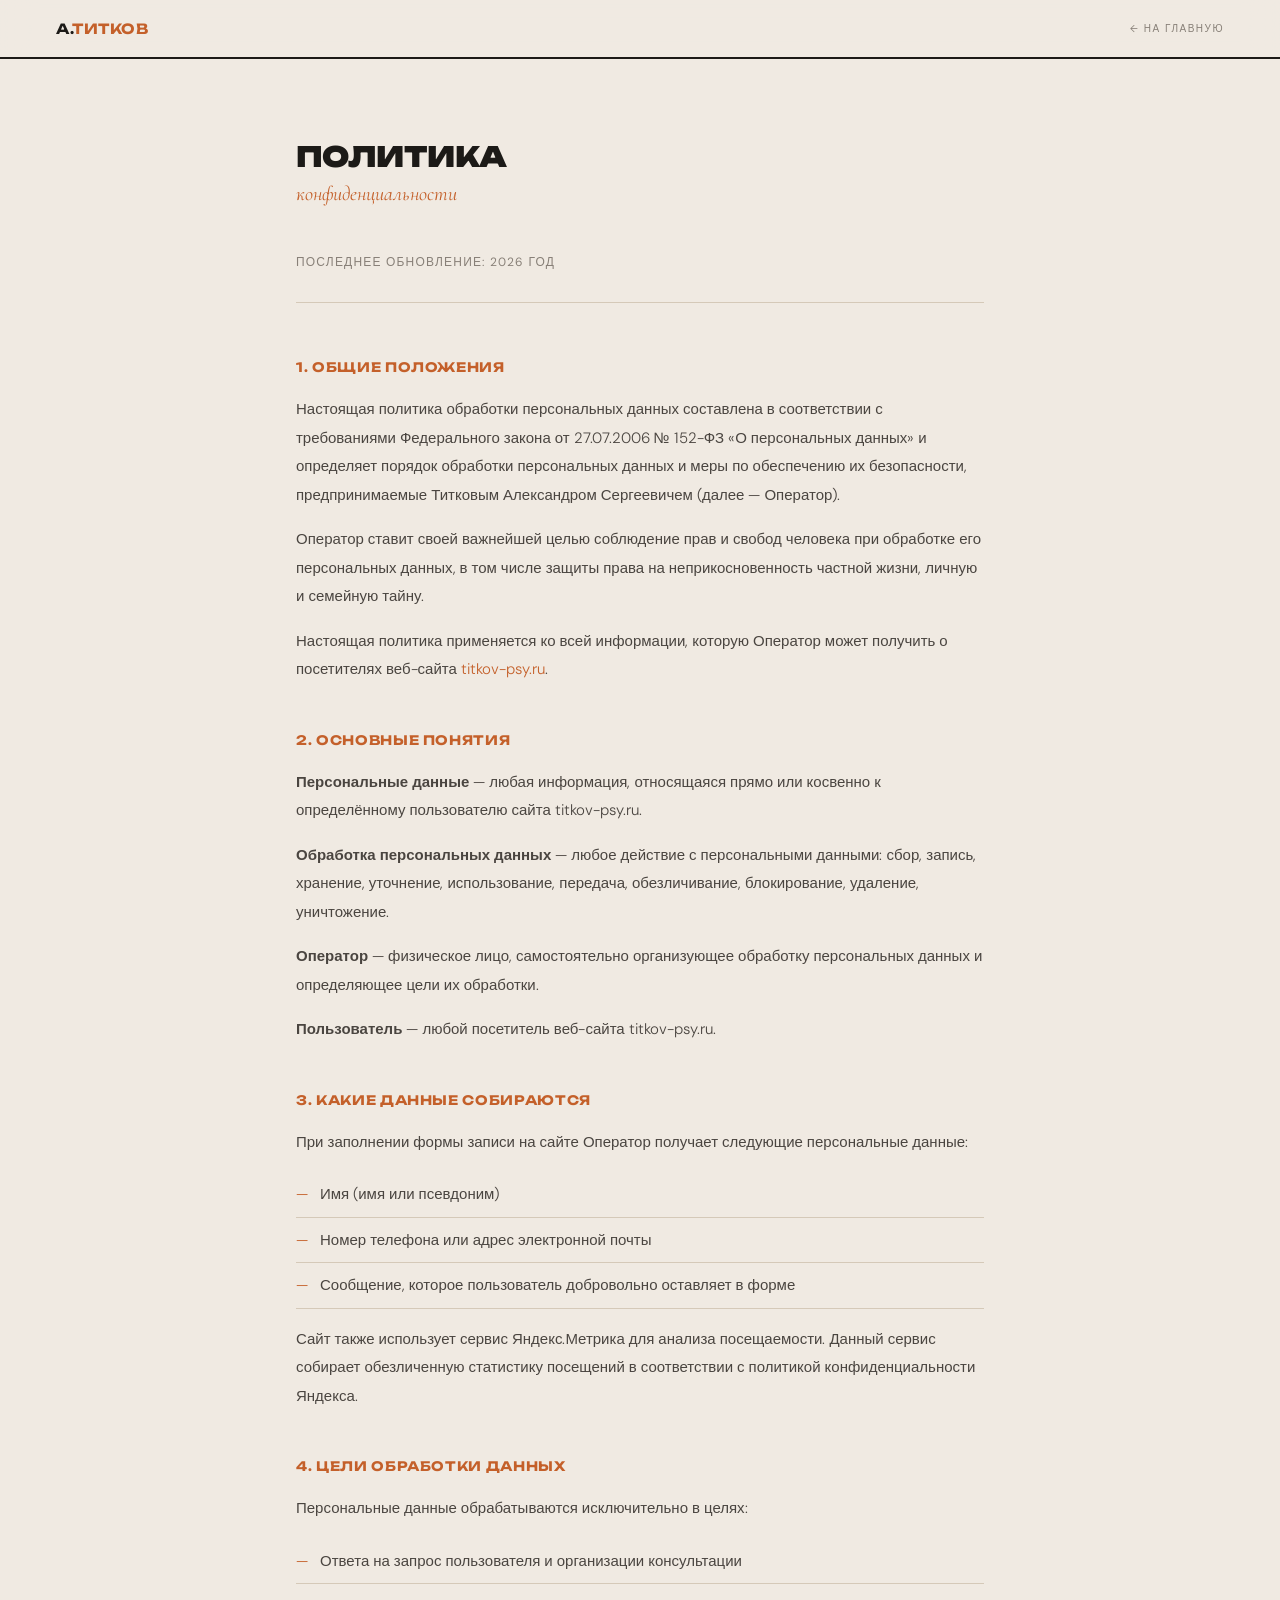
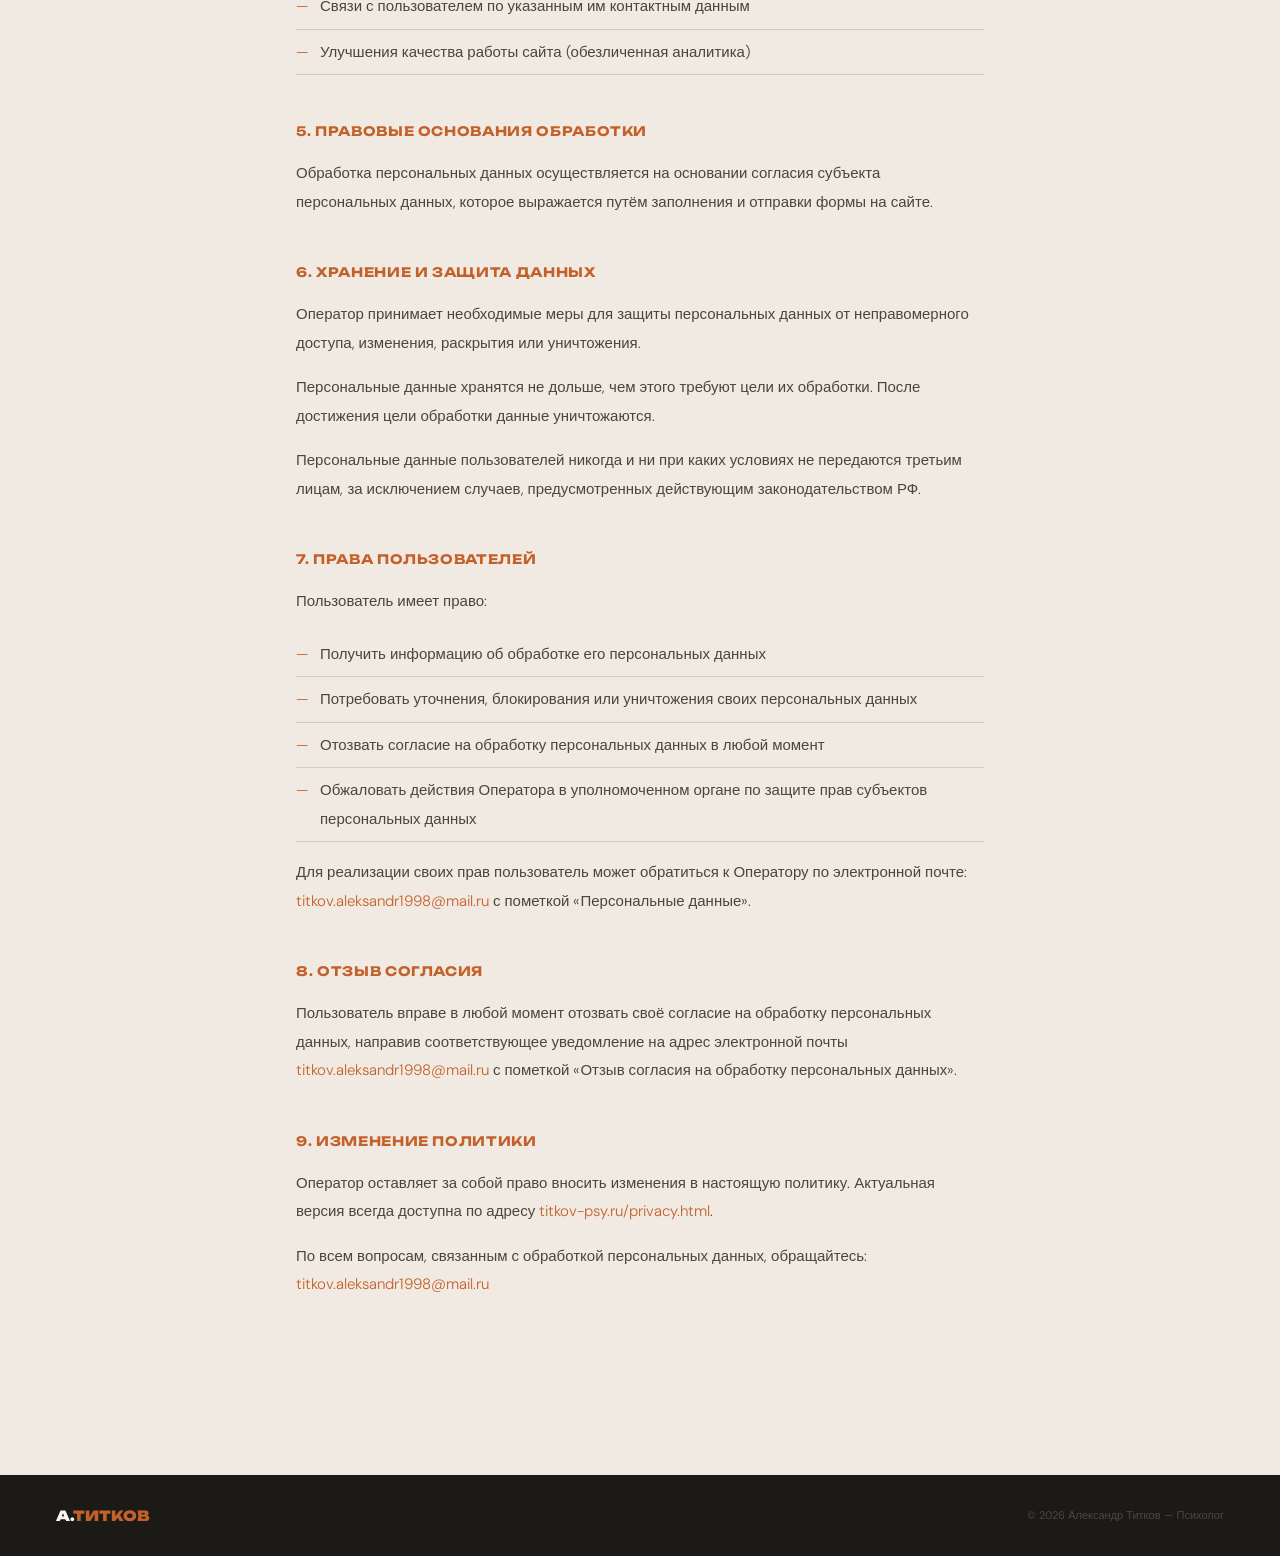
==== privacy.html @ 322c15be "Add files via upload" ====
<!DOCTYPE html>
<html lang="ru">
<head>
<meta charset="UTF-8">
<meta name="viewport" content="width=device-width, initial-scale=1.0">
<title>Политика конфиденциальности — А. Титков</title>
<link rel="icon" type="image/svg+xml" href="data:image/svg+xml,<svg xmlns='http://www.w3.org/2000/svg' viewBox='0 0 100 100'><rect width='100' height='100' fill='%23F0EAE2'/><text x='50' y='82' font-family='serif' font-size='90' font-weight='900' fill='%23C4602A' text-anchor='middle'>Т</text></svg>">
<link href="https://fonts.googleapis.com/css2?family=Unbounded:wght@300;400;600;700;900&family=Cormorant+Garamond:ital,wght@0,300;0,400;1,300;1,400;1,600&family=DM+Sans:wght@300;400;500&display=swap" rel="stylesheet">
<style>
*, *::before, *::after { box-sizing: border-box; margin: 0; padding: 0; }
:root {
  --bg: #F0EAE2; --terra: #C4602A; --ink: #1C1A17;
  --ink-mid: #4A4540; --ink-soft: #888078; --sand: #E8DFD3; --sand-dark: #D5C9B8; --white: #FAF7F3;
}
html { scroll-behavior: smooth; }
body { font-family: 'DM Sans', sans-serif; background: var(--bg); color: var(--ink); }

nav {
  position: sticky; top: 0; z-index: 100;
  display: flex; justify-content: space-between; align-items: center;
  padding: 20px 56px;
  background: rgba(240, 234, 226, 0.94);
  backdrop-filter: blur(16px);
  border-bottom: 2px solid var(--ink);
}
.nav-logo {
  font-family: 'Unbounded', sans-serif; font-size: 14px; font-weight: 700;
  letter-spacing: 0.04em; text-transform: uppercase; color: var(--ink); text-decoration: none;
}
.nav-logo span { color: var(--terra); }
.nav-back {
  font-size: 10px; font-weight: 400; letter-spacing: 0.15em; text-transform: uppercase;
  color: var(--ink-soft); text-decoration: none; transition: color 0.3s;
}
.nav-back:hover { color: var(--terra); }

.container {
  max-width: 800px; margin: 0 auto; padding: 80px 56px;
}

.page-title {
  font-family: 'Unbounded', sans-serif; font-size: 28px; font-weight: 900;
  text-transform: uppercase; letter-spacing: -0.02em; color: var(--ink);
  margin-bottom: 8px;
}
.page-subtitle {
  font-family: 'Cormorant Garamond', serif; font-size: 20px; font-style: italic;
  color: var(--terra); margin-bottom: 48px;
}
.updated {
  font-size: 12px; letter-spacing: 0.1em; text-transform: uppercase;
  color: var(--ink-soft); margin-bottom: 56px;
  padding-bottom: 32px; border-bottom: 1px solid var(--sand-dark);
}

h2 {
  font-family: 'Unbounded', sans-serif; font-size: 13px; font-weight: 700;
  text-transform: uppercase; letter-spacing: 0.05em; color: var(--terra);
  margin-top: 48px; margin-bottom: 20px;
}
p {
  font-size: 15px; font-weight: 300; line-height: 1.9; color: var(--ink-mid);
  margin-bottom: 16px;
}
ul {
  margin: 0 0 16px 0; padding-left: 0; list-style: none;
}
ul li {
  font-size: 15px; font-weight: 300; line-height: 1.9; color: var(--ink-mid);
  padding: 8px 0 8px 24px; border-bottom: 1px solid var(--sand-dark);
  position: relative;
}
ul li::before {
  content: '—'; position: absolute; left: 0; color: var(--terra);
}
a { color: var(--terra); text-decoration: none; }
a:hover { text-decoration: underline; }

footer {
  background: var(--ink); padding: 32px 56px;
  display: flex; justify-content: space-between; align-items: center;
  margin-top: 80px;
}
.footer-copy { font-size: 11px; color: rgba(255,255,255,0.2); }
.footer-logo {
  font-family: 'Unbounded', sans-serif; font-size: 14px; font-weight: 900;
  text-transform: uppercase; color: var(--white); text-decoration: none;
}
.footer-logo span { color: var(--terra); }

@media (max-width: 900px) {
  nav { padding: 16px 24px; }
  .container { padding: 48px 24px; }
  footer { padding: 24px; flex-direction: column; gap: 16px; text-align: center; }
}
</style>
</head>
<body>

<nav>
  <a href="/" class="nav-logo">А.<span>Титков</span></a>
  <a href="/" class="nav-back">← На главную</a>
</nav>

<div class="container">
  <div class="page-title">Политика</div>
  <div class="page-subtitle">конфиденциальности</div>
  <div class="updated">Последнее обновление: 2026 год</div>

  <h2>1. Общие положения</h2>
  <p>Настоящая политика обработки персональных данных составлена в соответствии с требованиями Федерального закона от 27.07.2006 № 152-ФЗ «О персональных данных» и определяет порядок обработки персональных данных и меры по обеспечению их безопасности, предпринимаемые Титковым Александром Сергеевичем (далее — Оператор).</p>
  <p>Оператор ставит своей важнейшей целью соблюдение прав и свобод человека при обработке его персональных данных, в том числе защиты права на неприкосновенность частной жизни, личную и семейную тайну.</p>
  <p>Настоящая политика применяется ко всей информации, которую Оператор может получить о посетителях веб-сайта <a href="https://titkov-psy.ru">titkov-psy.ru</a>.</p>

  <h2>2. Основные понятия</h2>
  <p><strong>Персональные данные</strong> — любая информация, относящаяся прямо или косвенно к определённому пользователю сайта titkov-psy.ru.</p>
  <p><strong>Обработка персональных данных</strong> — любое действие с персональными данными: сбор, запись, хранение, уточнение, использование, передача, обезличивание, блокирование, удаление, уничтожение.</p>
  <p><strong>Оператор</strong> — физическое лицо, самостоятельно организующее обработку персональных данных и определяющее цели их обработки.</p>
  <p><strong>Пользователь</strong> — любой посетитель веб-сайта titkov-psy.ru.</p>

  <h2>3. Какие данные собираются</h2>
  <p>При заполнении формы записи на сайте Оператор получает следующие персональные данные:</p>
  <ul>
    <li>Имя (имя или псевдоним)</li>
    <li>Номер телефона или адрес электронной почты</li>
    <li>Сообщение, которое пользователь добровольно оставляет в форме</li>
  </ul>
  <p>Сайт также использует сервис Яндекс.Метрика для анализа посещаемости. Данный сервис собирает обезличенную статистику посещений в соответствии с политикой конфиденциальности Яндекса.</p>

  <h2>4. Цели обработки данных</h2>
  <p>Персональные данные обрабатываются исключительно в целях:</p>
  <ul>
    <li>Ответа на запрос пользователя и организации консультации</li>
    <li>Связи с пользователем по указанным им контактным данным</li>
    <li>Улучшения качества работы сайта (обезличенная аналитика)</li>
  </ul>

  <h2>5. Правовые основания обработки</h2>
  <p>Обработка персональных данных осуществляется на основании согласия субъекта персональных данных, которое выражается путём заполнения и отправки формы на сайте.</p>

  <h2>6. Хранение и защита данных</h2>
  <p>Оператор принимает необходимые меры для защиты персональных данных от неправомерного доступа, изменения, раскрытия или уничтожения.</p>
  <p>Персональные данные хранятся не дольше, чем этого требуют цели их обработки. После достижения цели обработки данные уничтожаются.</p>
  <p>Персональные данные пользователей никогда и ни при каких условиях не передаются третьим лицам, за исключением случаев, предусмотренных действующим законодательством РФ.</p>

  <h2>7. Права пользователей</h2>
  <p>Пользователь имеет право:</p>
  <ul>
    <li>Получить информацию об обработке его персональных данных</li>
    <li>Потребовать уточнения, блокирования или уничтожения своих персональных данных</li>
    <li>Отозвать согласие на обработку персональных данных в любой момент</li>
    <li>Обжаловать действия Оператора в уполномоченном органе по защите прав субъектов персональных данных</li>
  </ul>
  <p>Для реализации своих прав пользователь может обратиться к Оператору по электронной почте: <a href="mailto:titkov.aleksandr1998@mail.ru">titkov.aleksandr1998@mail.ru</a> с пометкой «Персональные данные».</p>

  <h2>8. Отзыв согласия</h2>
  <p>Пользователь вправе в любой момент отозвать своё согласие на обработку персональных данных, направив соответствующее уведомление на адрес электронной почты <a href="mailto:titkov.aleksandr1998@mail.ru">titkov.aleksandr1998@mail.ru</a> с пометкой «Отзыв согласия на обработку персональных данных».</p>

  <h2>9. Изменение политики</h2>
  <p>Оператор оставляет за собой право вносить изменения в настоящую политику. Актуальная версия всегда доступна по адресу <a href="https://titkov-psy.ru/privacy.html">titkov-psy.ru/privacy.html</a>.</p>
  <p>По всем вопросам, связанным с обработкой персональных данных, обращайтесь: <a href="mailto:titkov.aleksandr1998@mail.ru">titkov.aleksandr1998@mail.ru</a></p>
</div>

<footer>
  <a href="/" class="footer-logo">А.<span>Титков</span></a>
  <div class="footer-copy">© 2026 Александр Титков — Психолог</div>
</footer>

</body>
</html>
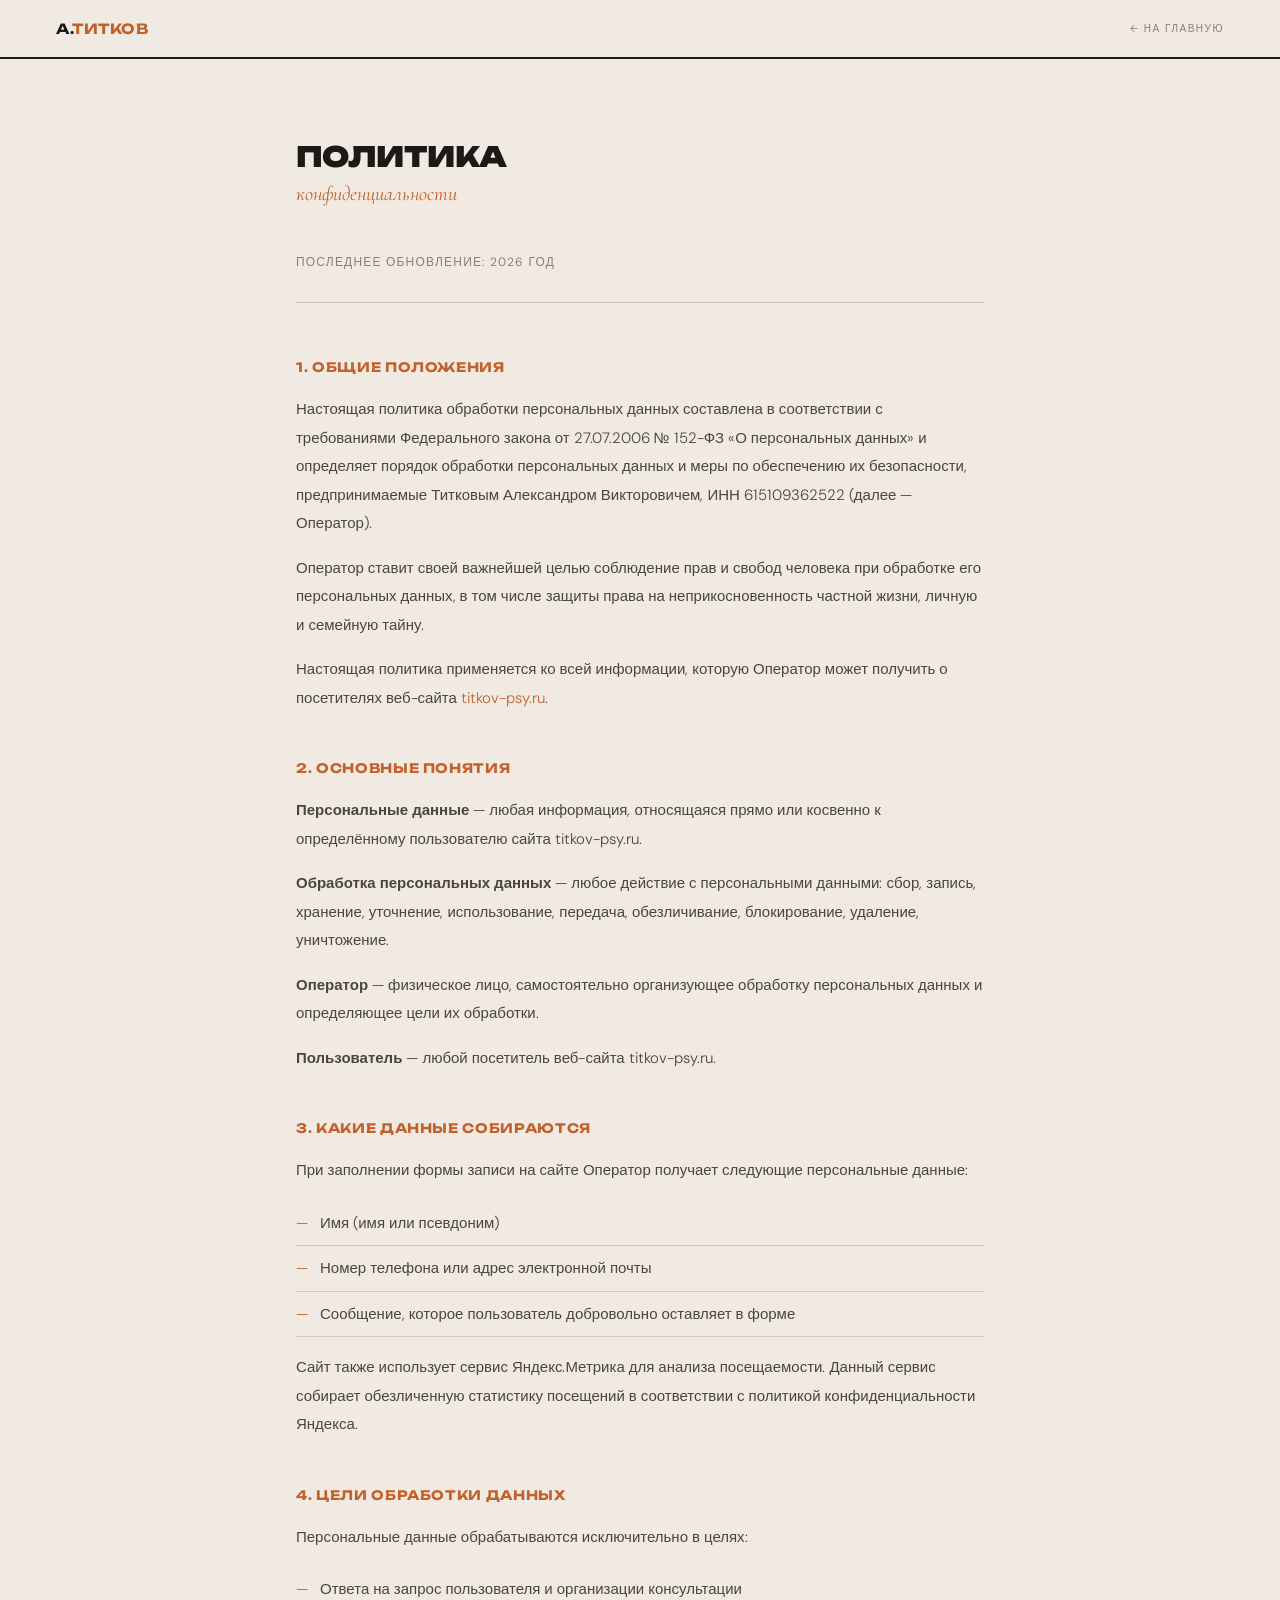
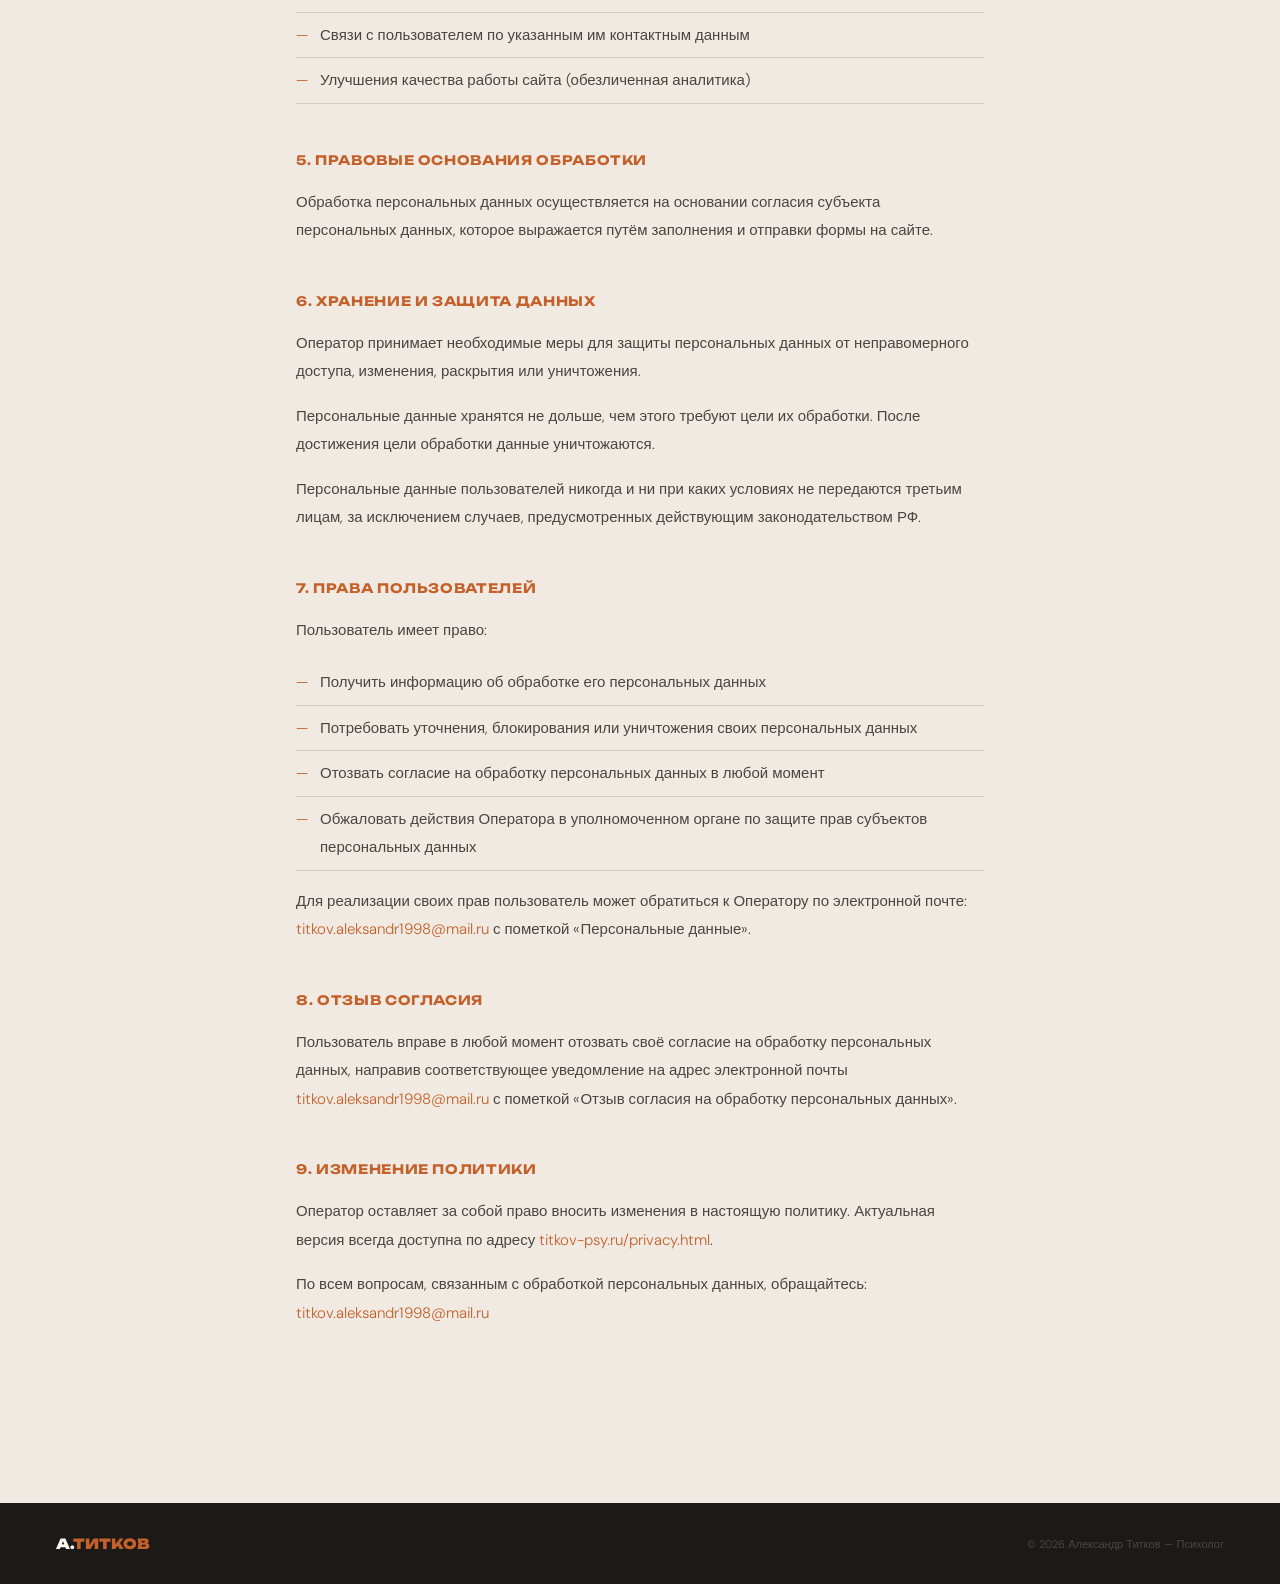
==== commit 56128fd4: "add inn" ====
--- a/privacy.html
+++ b/privacy.html
@@ -108,7 +108,7 @@
   <div class="updated">Последнее обновление: 2026 год</div>
 
   <h2>1. Общие положения</h2>
-  <p>Настоящая политика обработки персональных данных составлена в соответствии с требованиями Федерального закона от 27.07.2006 № 152-ФЗ «О персональных данных» и определяет порядок обработки персональных данных и меры по обеспечению их безопасности, предпринимаемые Титковым Александром Сергеевичем (далее — Оператор).</p>
+  <p>Настоящая политика обработки персональных данных составлена в соответствии с требованиями Федерального закона от 27.07.2006 № 152-ФЗ «О персональных данных» и определяет порядок обработки персональных данных и меры по обеспечению их безопасности, предпринимаемые Титковым Александром Викторовичем, ИНН 615109362522 (далее — Оператор).</p>
   <p>Оператор ставит своей важнейшей целью соблюдение прав и свобод человека при обработке его персональных данных, в том числе защиты права на неприкосновенность частной жизни, личную и семейную тайну.</p>
   <p>Настоящая политика применяется ко всей информации, которую Оператор может получить о посетителях веб-сайта <a href="https://titkov-psy.ru">titkov-psy.ru</a>.</p>
 
